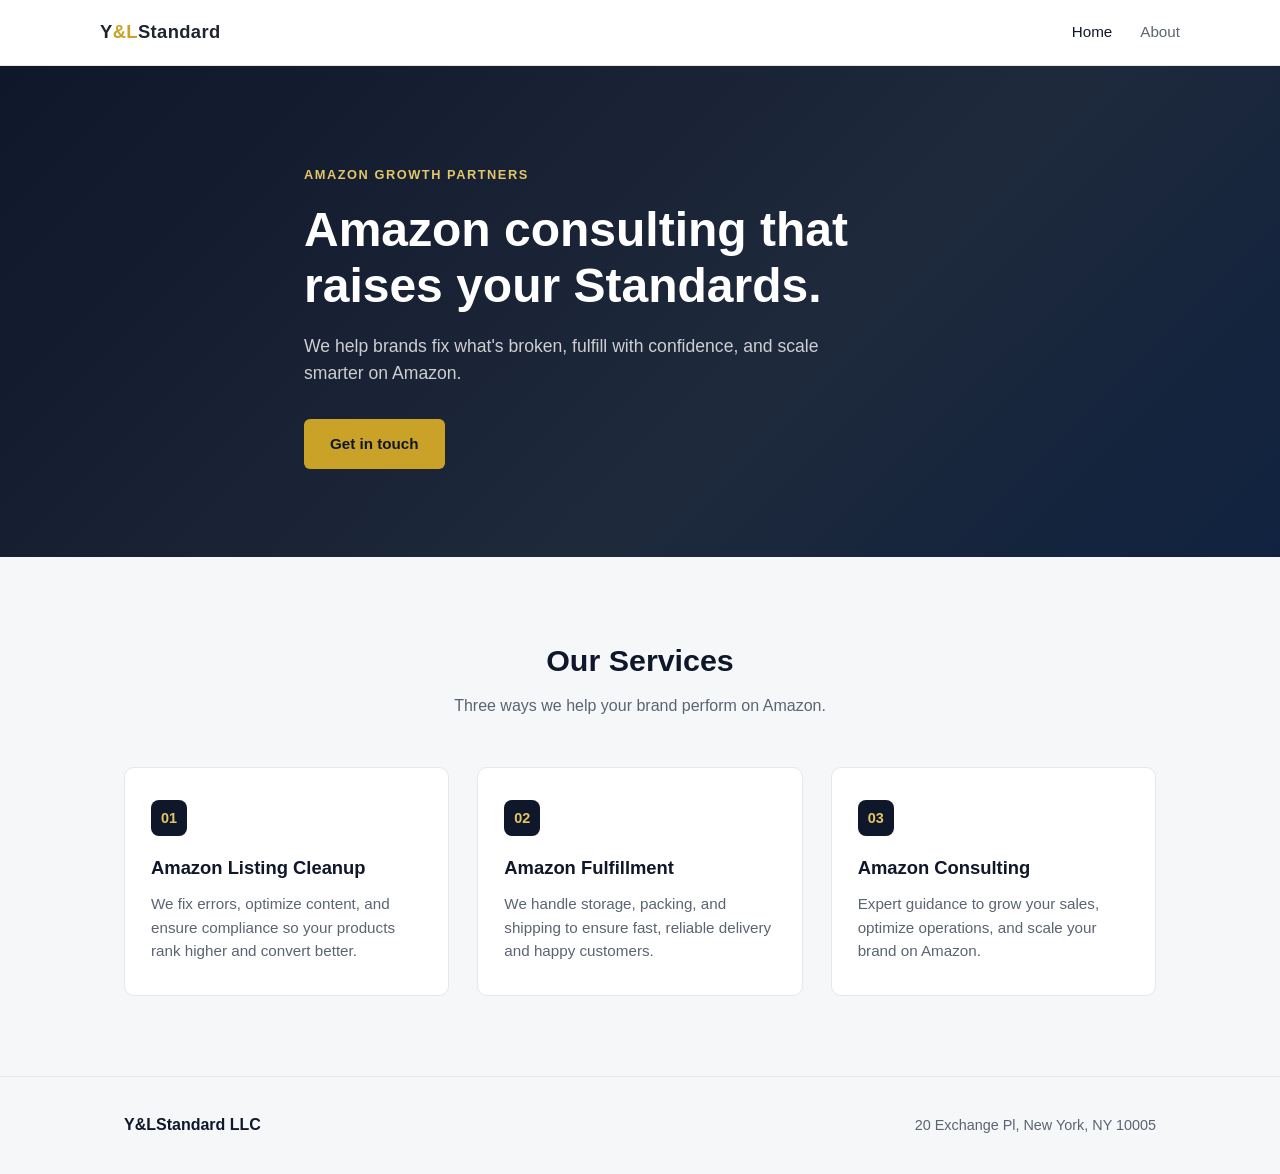
==== index.html @ 8b12eba1 "Initial Commit" ====
<!DOCTYPE html>
<html lang="en">
<head>
  <meta charset="UTF-8">
  <meta name="viewport" content="width=device-width, initial-scale=1.0">
  <title>Y&amp;LStandard | Amazon Consulting</title>
  <meta name="description" content="Y&amp;LStandard LLC — Amazon listing cleanup, fulfillment, and consulting to help your brand grow and scale on Amazon.">
  <link rel="stylesheet" href="css/style.css">
</head>
<body>

  <header class="site-header">
    <div class="container nav-row">
      <a class="logo" href="index.html">Y<span class="amp">&amp;L</span>Standard</a>
      <nav class="primary-nav">
        <ul>
          <li><a href="index.html" aria-current="page">Home</a></li>
          <li><a href="about.html">About</a></li>
        </ul>
      </nav>
    </div>
  </header>

  <section class="hero">
    <div class="container hero-inner">
      <span class="eyebrow">Amazon Growth Partners</span>
      <h1>Amazon consulting that raises your Standards.</h1>
      <p class="lede">We help brands fix what's broken, fulfill with confidence, and scale smarter on Amazon.</p>
      <a class="btn btn-primary" href="about.html">Get in touch</a>
    </div>
  </section>

  <section class="services">
    <div class="container">
      <div class="section-heading">
        <h2>Our Services</h2>
        <p>Three ways we help your brand perform on Amazon.</p>
      </div>
      <div class="service-grid">
        <div class="service-card">
          <span class="num">01</span>
          <h3>Amazon Listing Cleanup</h3>
          <p>We fix errors, optimize content, and ensure compliance so your products rank higher and convert better.</p>
        </div>
        <div class="service-card">
          <span class="num">02</span>
          <h3>Amazon Fulfillment</h3>
          <p>We handle storage, packing, and shipping to ensure fast, reliable delivery and happy customers.</p>
        </div>
        <div class="service-card">
          <span class="num">03</span>
          <h3>Amazon Consulting</h3>
          <p>Expert guidance to grow your sales, optimize operations, and scale your brand on Amazon.</p>
        </div>
      </div>
    </div>
  </section>

  <footer class="site-footer">
    <div class="container footer-inner">
      <div class="footer-brand">Y&amp;LStandard LLC</div>
      <address class="footer-address">20 Exchange Pl, New York, NY 10005</address>
    </div>
  </footer>

</body>
</html>
---- css/style.css ----
/* Y&LStandard — hand-coded, no build tooling, no external font/asset dependencies */

:root {
  --navy: #0f172a;
  --navy-light: #1e293b;
  --gold: #c9a227;
  --gold-light: #e2c766;
  --text: #1f2430;
  --text-muted: #5b6472;
  --bg: #ffffff;
  --bg-alt: #f6f7f9;
  --border: #e5e7eb;
  --max-width: 1080px;
}

* {
  box-sizing: border-box;
}

html {
  scroll-behavior: smooth;
}

body {
  margin: 0;
  font-family: -apple-system, BlinkMacSystemFont, "Segoe UI", Roboto, Helvetica, Arial, sans-serif;
  color: var(--text);
  background: var(--bg);
  line-height: 1.55;
}

a {
  color: inherit;
  text-decoration: none;
}

img {
  max-width: 100%;
  display: block;
}

.container {
  max-width: var(--max-width);
  margin: 0 auto;
  padding: 0 24px;
}

/* Header / nav */

header.site-header {
  position: sticky;
  top: 0;
  z-index: 10;
  background: var(--bg);
  border-bottom: 1px solid var(--border);
}

.nav-row {
  display: flex;
  align-items: center;
  justify-content: space-between;
  padding: 18px 0;
}

.logo {
  font-size: 1.15rem;
  font-weight: 700;
  letter-spacing: 0.02em;
}

.logo .amp {
  color: var(--gold);
}

nav.primary-nav ul {
  list-style: none;
  display: flex;
  gap: 28px;
  margin: 0;
  padding: 0;
}

nav.primary-nav a {
  font-size: 0.95rem;
  font-weight: 500;
  color: var(--text-muted);
  transition: color 0.15s ease;
}

nav.primary-nav a:hover,
nav.primary-nav a[aria-current="page"] {
  color: var(--navy);
}

/* Hero */

.hero {
  background: linear-gradient(135deg, var(--navy) 0%, var(--navy-light) 60%, #10223f 100%);
  color: #fff;
  padding: 96px 0 88px;
}

.hero-inner {
  max-width: 720px;
}

.eyebrow {
  display: inline-block;
  font-size: 0.8rem;
  font-weight: 600;
  letter-spacing: 0.12em;
  text-transform: uppercase;
  color: var(--gold-light);
  margin-bottom: 18px;
}

.hero h1 {
  font-size: clamp(2rem, 4.5vw, 3rem);
  line-height: 1.15;
  margin: 0 0 20px;
  font-weight: 700;
}

.hero p.lede {
  font-size: 1.1rem;
  color: rgba(255, 255, 255, 0.78);
  margin: 0 0 32px;
  max-width: 560px;
}

.btn {
  display: inline-block;
  padding: 13px 26px;
  border-radius: 6px;
  font-weight: 600;
  font-size: 0.95rem;
}

.btn-primary {
  background: var(--gold);
  color: var(--navy);
}

.btn-primary:hover {
  background: var(--gold-light);
}

/* Services */

.services {
  padding: 80px 0;
  background: var(--bg-alt);
}

.section-heading {
  text-align: center;
  margin-bottom: 48px;
}

.section-heading h2 {
  font-size: 1.9rem;
  margin: 0 0 10px;
  color: var(--navy);
}

.section-heading p {
  color: var(--text-muted);
  margin: 0;
}

.service-grid {
  display: grid;
  grid-template-columns: repeat(auto-fit, minmax(240px, 1fr));
  gap: 28px;
}

.service-card {
  background: #fff;
  border: 1px solid var(--border);
  border-radius: 10px;
  padding: 32px 26px;
}

.service-card .num {
  display: inline-flex;
  align-items: center;
  justify-content: center;
  width: 36px;
  height: 36px;
  border-radius: 8px;
  background: var(--navy);
  color: var(--gold-light);
  font-weight: 700;
  font-size: 0.9rem;
  margin-bottom: 18px;
}

.service-card h3 {
  margin: 0 0 10px;
  font-size: 1.15rem;
  color: var(--navy);
}

.service-card p {
  margin: 0;
  color: var(--text-muted);
  font-size: 0.95rem;
}

/* About page */

.page-hero {
  background: var(--navy);
  color: #fff;
  padding: 64px 0 56px;
}

.page-hero h1 {
  margin: 0;
  font-size: clamp(1.8rem, 4vw, 2.4rem);
}

.about-content {
  padding: 72px 0;
}

.about-content .lede {
  font-size: 1.15rem;
  color: var(--text);
  max-width: 640px;
  margin: 0 0 28px;
}

.contact-card {
  margin-top: 40px;
  padding: 28px;
  border: 1px solid var(--border);
  border-radius: 10px;
  background: var(--bg-alt);
  max-width: 420px;
}

.contact-card h3 {
  margin: 0 0 12px;
  font-size: 1rem;
  text-transform: uppercase;
  letter-spacing: 0.06em;
  color: var(--text-muted);
}

.contact-card address {
  font-style: normal;
  color: var(--text);
  line-height: 1.6;
}

/* Footer */

footer.site-footer {
  border-top: 1px solid var(--border);
  padding: 36px 0;
  background: var(--bg-alt);
}

.footer-inner {
  display: flex;
  flex-wrap: wrap;
  justify-content: space-between;
  align-items: center;
  gap: 16px;
}

.footer-brand {
  font-weight: 700;
  color: var(--navy);
}

.footer-address {
  font-style: normal;
  color: var(--text-muted);
  font-size: 0.9rem;
  text-align: right;
}

@media (max-width: 560px) {
  .nav-row {
    flex-direction: column;
    align-items: flex-start;
    gap: 12px;
  }

  .footer-inner {
    flex-direction: column;
    align-items: flex-start;
  }

  .footer-address {
    text-align: left;
  }
}
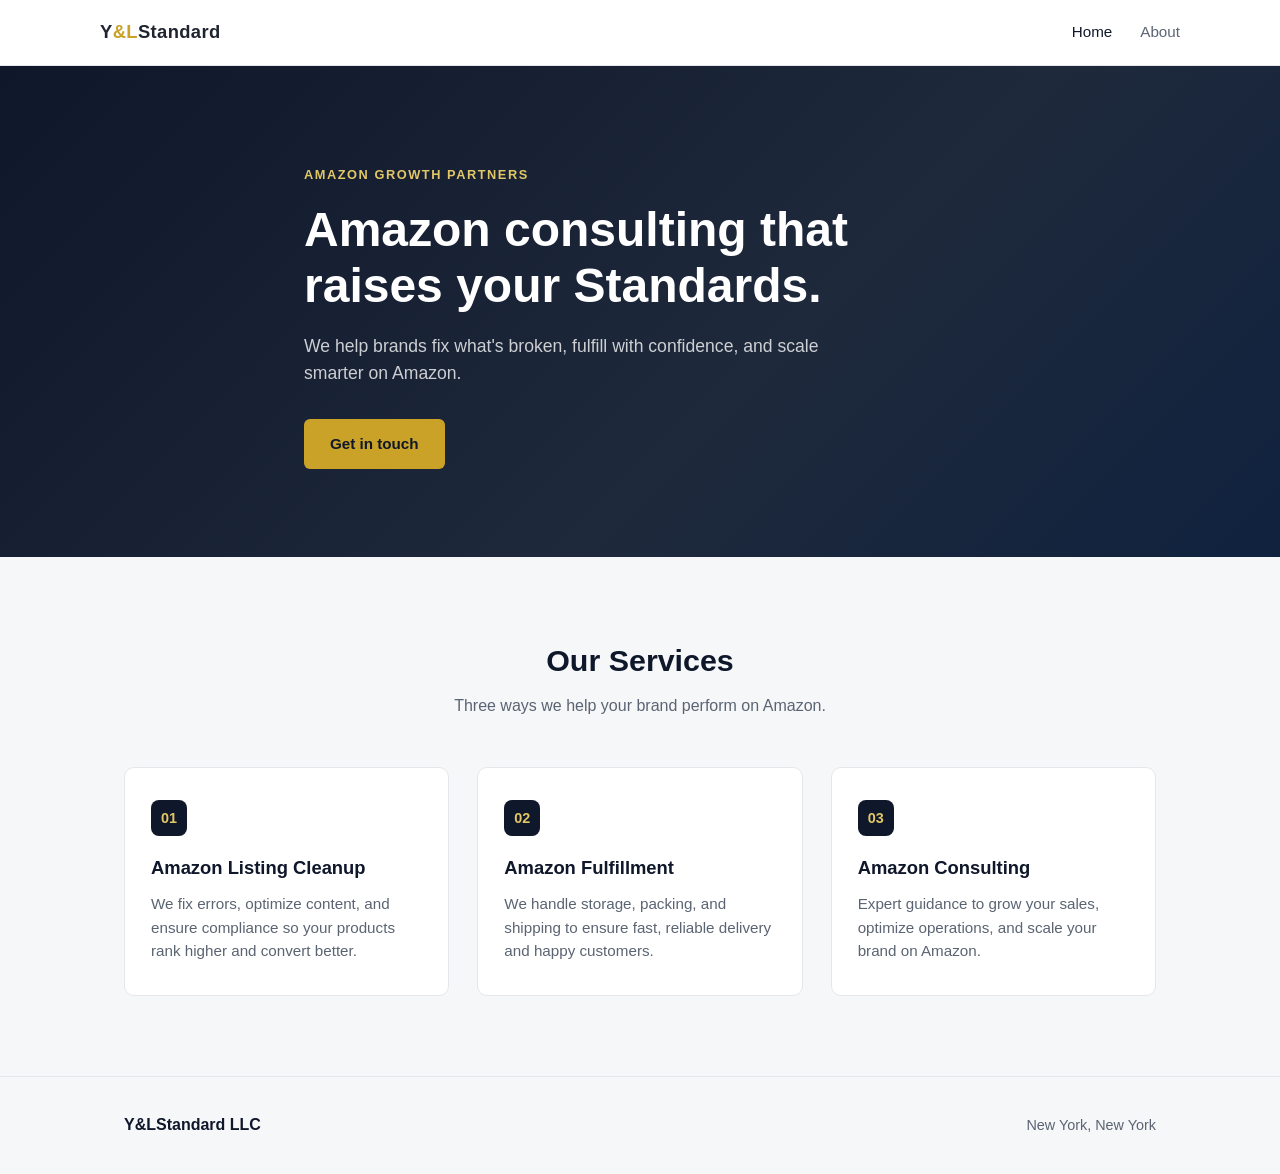
==== commit 6fb72abc: "fix address" ====
--- a/index.html
+++ b/index.html
@@ -59,7 +59,7 @@
   <footer class="site-footer">
     <div class="container footer-inner">
       <div class="footer-brand">Y&amp;LStandard LLC</div>
-      <address class="footer-address">20 Exchange Pl, New York, NY 10005</address>
+      <address class="footer-address">New York, New York</address>
     </div>
   </footer>
 
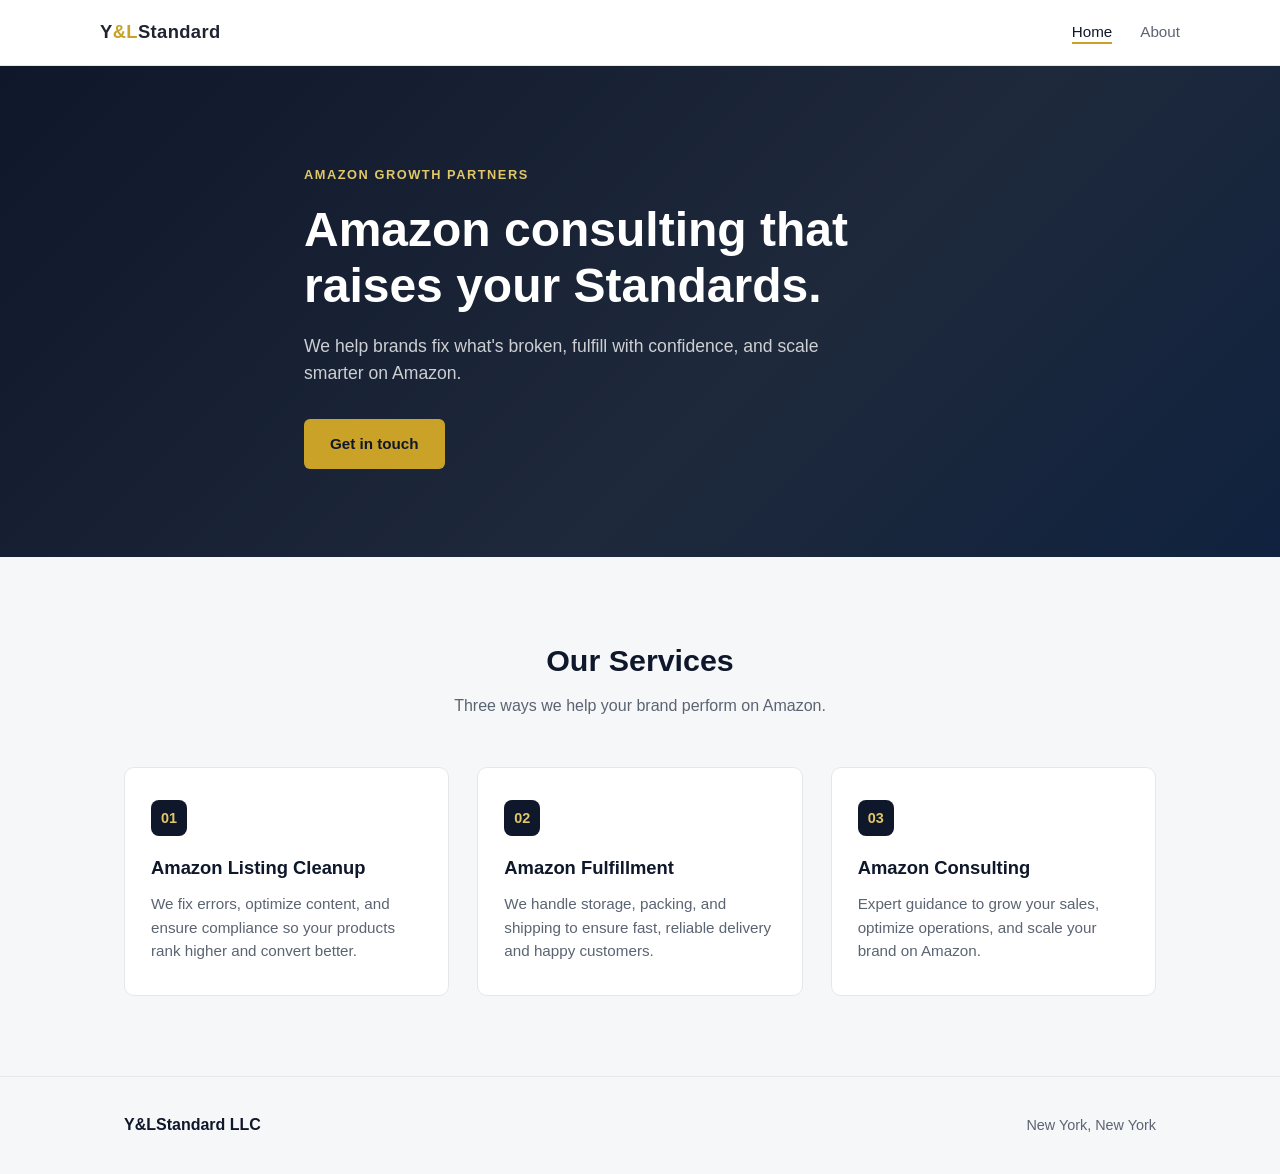
==== commit bde2baa6: "modernize website" ====
--- a/index.html
+++ b/index.html
@@ -23,31 +23,31 @@
 
   <section class="hero">
     <div class="container hero-inner">
-      <span class="eyebrow">Amazon Growth Partners</span>
-      <h1>Amazon consulting that raises your Standards.</h1>
-      <p class="lede">We help brands fix what's broken, fulfill with confidence, and scale smarter on Amazon.</p>
-      <a class="btn btn-primary" href="about.html">Get in touch</a>
+      <span class="eyebrow" data-reveal>Amazon Growth Partners</span>
+      <h1 data-reveal>Amazon consulting that raises your Standards.</h1>
+      <p class="lede" data-reveal>We help brands fix what's broken, fulfill with confidence, and scale smarter on Amazon.</p>
+      <a class="btn btn-primary" href="about.html" data-reveal>Get in touch</a>
     </div>
   </section>
 
   <section class="services">
     <div class="container">
-      <div class="section-heading">
+      <div class="section-heading" data-reveal>
         <h2>Our Services</h2>
         <p>Three ways we help your brand perform on Amazon.</p>
       </div>
       <div class="service-grid">
-        <div class="service-card">
+        <div class="service-card" data-reveal>
           <span class="num">01</span>
           <h3>Amazon Listing Cleanup</h3>
           <p>We fix errors, optimize content, and ensure compliance so your products rank higher and convert better.</p>
         </div>
-        <div class="service-card">
+        <div class="service-card" data-reveal>
           <span class="num">02</span>
           <h3>Amazon Fulfillment</h3>
           <p>We handle storage, packing, and shipping to ensure fast, reliable delivery and happy customers.</p>
         </div>
-        <div class="service-card">
+        <div class="service-card" data-reveal>
           <span class="num">03</span>
           <h3>Amazon Consulting</h3>
           <p>Expert guidance to grow your sales, optimize operations, and scale your brand on Amazon.</p>
@@ -63,5 +63,6 @@
     </div>
   </footer>
 
+  <script src="js/main.js" defer></script>
 </body>
 </html>
--- a/css/style.css
+++ b/css/style.css
@@ -53,6 +53,12 @@
   z-index: 10;
   background: var(--bg);
   border-bottom: 1px solid var(--border);
+  box-shadow: 0 1px 0 rgba(15, 23, 42, 0);
+  transition: box-shadow 0.25s ease;
+}
+
+header.site-header.is-scrolled {
+  box-shadow: 0 4px 16px rgba(15, 23, 42, 0.08);
 }
 
 .nav-row {
@@ -81,10 +87,28 @@
 }
 
 nav.primary-nav a {
+  position: relative;
   font-size: 0.95rem;
   font-weight: 500;
   color: var(--text-muted);
   transition: color 0.15s ease;
+  padding-bottom: 2px;
+}
+
+nav.primary-nav a::after {
+  content: "";
+  position: absolute;
+  left: 0;
+  right: 100%;
+  bottom: -2px;
+  height: 2px;
+  background: var(--gold);
+  transition: right 0.2s ease;
+}
+
+nav.primary-nav a:hover::after,
+nav.primary-nav a[aria-current="page"]::after {
+  right: 0;
 }
 
 nav.primary-nav a:hover,
@@ -141,8 +165,14 @@
   color: var(--navy);
 }
 
+.btn-primary {
+  transition: background 0.2s ease, transform 0.2s ease, box-shadow 0.2s ease;
+}
+
 .btn-primary:hover {
   background: var(--gold-light);
+  transform: translateY(-2px);
+  box-shadow: 0 8px 20px rgba(201, 162, 39, 0.35);
 }
 
 /* Services */
@@ -179,6 +209,22 @@
   border: 1px solid var(--border);
   border-radius: 10px;
   padding: 32px 26px;
+  transition: transform 0.25s ease, box-shadow 0.25s ease, border-color 0.25s ease;
+}
+
+.service-card:hover {
+  transform: translateY(-6px);
+  box-shadow: 0 16px 32px rgba(15, 23, 42, 0.08);
+  border-color: transparent;
+}
+
+.service-card:hover .num {
+  background: var(--gold);
+  color: var(--navy);
+}
+
+.service-card .num {
+  transition: background 0.25s ease, color 0.25s ease;
 }
 
 .service-card .num {
@@ -298,3 +344,44 @@
     text-align: left;
   }
 }
+
+/* Scroll-reveal animation (see js/main.js) */
+
+[data-reveal] {
+  opacity: 0;
+  transform: translateY(18px);
+  transition: opacity 0.6s ease, transform 0.6s ease;
+}
+
+[data-reveal].is-visible {
+  opacity: 1;
+  transform: none;
+}
+
+/* Stagger the service cards slightly so they don't all pop at once */
+.service-grid [data-reveal]:nth-child(1) { transition-delay: 0s; }
+.service-grid [data-reveal]:nth-child(2) { transition-delay: 0.1s; }
+.service-grid [data-reveal]:nth-child(3) { transition-delay: 0.2s; }
+
+@media (prefers-reduced-motion: reduce) {
+  html {
+    scroll-behavior: auto;
+  }
+
+  [data-reveal] {
+    opacity: 1;
+    transform: none;
+    transition: none;
+  }
+
+  .service-card,
+  .btn-primary,
+  header.site-header {
+    transition: none;
+  }
+
+  .service-card:hover,
+  .btn-primary:hover {
+    transform: none;
+  }
+}
